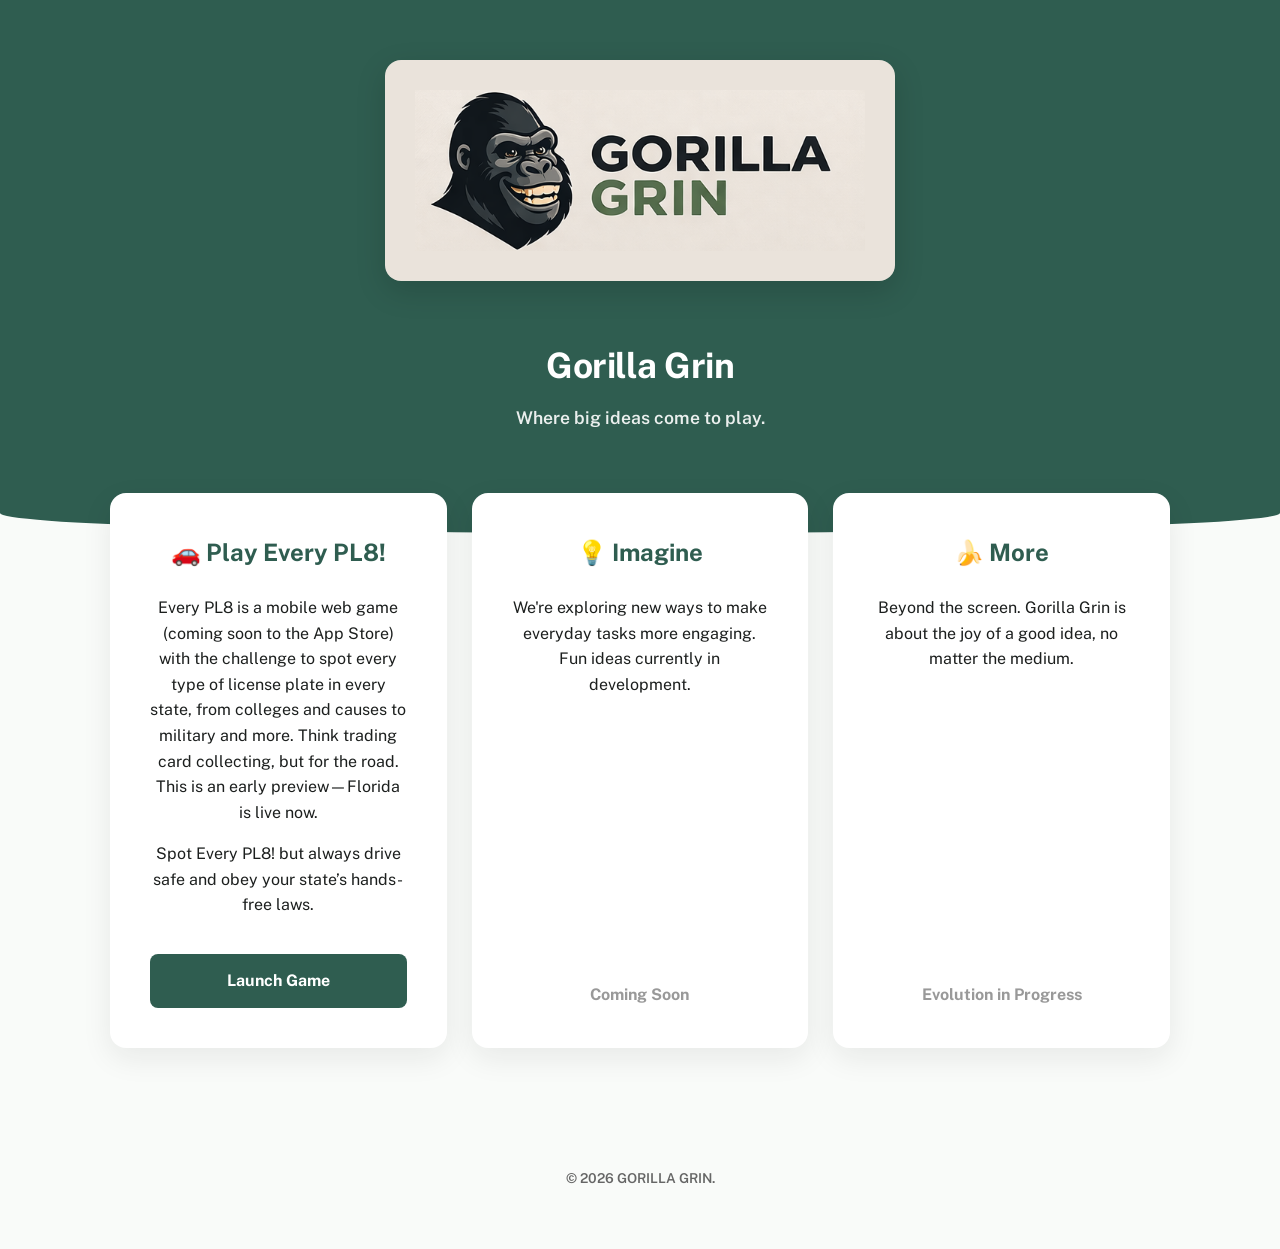
==== index.html @ 41fb6846 "Update index.html" ====
<!DOCTYPE html>
<html lang="en">
<head>
    <meta charset="UTF-8">
    <meta name="viewport" content="width=device-width, initial-scale=1.0">
    <title>Gorilla Grin | Fun Ideas & Games</title>
    <link href="https://fonts.googleapis.com/css2?family=Public+Sans:wght@600;700&display=swap" rel="stylesheet">
    <link rel="icon" type="image/png" href="favicon.png">
    
    <style>
        :root {
            --primary-dark: #1C1F1E;
            --brand-green: #2F5D50;
            --off-white: #F9FBF9;
        }

        * { box-sizing: border-box; }
        
        body {
            margin: 0;
            font-family: 'Public Sans', sans-serif;
            background-color: var(--off-white);
            color: var(--primary-dark);
            line-height: 1.6;
        }

        /* Hero Section */
        header {
            background-color: var(--brand-green);
            color: white;
            padding: 60px 20px 100px 20px;
            text-align: center;
            /* Creates a slight organic curve at the bottom */
            border-bottom-left-radius: 50% 20px;
            border-bottom-right-radius: 50% 20px;
        }

        .logo-container {
            max-width: 600px;
            margin: 0 auto 20px auto;
        }

        .logo-main {
            width: 100%;
            max-width: 400px; /* Scales your 600px image for better mobile viewing */
            height: auto;
            display: block;
            margin: 0 auto;
        }

        h1 { font-weight: 700; font-size: 2.2rem; margin: 10px 0; letter-spacing: -0.5px; }
        .tagline { font-weight: 600; opacity: 0.9; font-size: 1.1rem; max-width: 600px; margin: 0 auto; }

        /* Content Sections */
        .container {
            max-width: 1100px;
            margin: -40px auto 0 auto; /* Pulls cards up into the header area slightly */
            padding: 0 20px 60px 20px;
        }

        .grid {
            display: grid;
            grid-template-columns: repeat(auto-fit, minmax(300px, 1fr));
            gap: 25px;
        }

        .card {
            background: white;
            padding: 40px;
            border-radius: 16px;
            box-shadow: 0 10px 30px rgba(28, 31, 30, 0.08);
            transition: transform 0.25s ease;
            text-align: center;
            display: flex;
            flex-direction: column;
            justify-content: space-between;
        }

        .card:hover { transform: translateY(-8px); }

        .card h3 { font-size: 1.5rem; color: var(--brand-green); margin-top: 0; }

        .btn {
            display: inline-block;
            background-color: var(--brand-green);
            color: white;
            padding: 14px 32px;
            text-decoration: none;
            border-radius: 8px;
            font-weight: 700;
            margin-top: 20px;
            transition: opacity 0.2s;
        }

        .btn:hover { opacity: 0.9; }

        footer {
            text-align: center;
            padding: 60px 20px;
            font-size: 0.85rem;
            color: #666;
            font-weight: 600;
        }

        @media (max-width: 600px) {
            header { padding: 40px 20px 80px 20px; }
            h1 { font-size: 1.75rem; }
        }

        .logo-container {
            max-width: 600px;
            margin: 0 auto 30px auto;
            background: #eae3db;
            padding: 30px;
            border-radius: 16px; /* Matches the cards below */
            box-shadow: 0 10px 30px rgba(0, 0, 0, 0.15); /* Slightly deeper shadow for the "Hero" feel */
            display: inline-block; /* Wraps tightly around the logo width */
        }

        .logo-main {
            width: 100%;
            max-width: 450px; 
            height: auto;
            display: block;
            margin: 0 auto;
        }
    </style>
</head>
<body>

<header>
        <div class="logo-container">
            <img src="logo-full.png" alt="Gorilla Grin Logo" class="logo-main">
        </div>
        <h1 style="color: white; margin-top: 20px;">Gorilla Grin</h1>
        <p class="tagline">Where big ideas come to play.</p>
    </header>

    <div class="container">
        <div class="grid">
            <div class="card">
                <div>
                    <h3>🚗 Play Every PL8!</h3>
                    <p>Every PL8 is a mobile web game (coming soon to the App Store) with the challenge to spot every type of license plate in every state, from colleges and causes to military and more. Think trading card collecting, but for the road. This is an early preview—Florida is live now.</p><p>Spot Every PL8! but always drive safe and obey your state’s hands-free laws.</p>
                </div>
                <a href="/florida-plates-game/" class="btn">Launch Game</a>
            </div>

            <div class="card">
                <div>
                    <h3>💡 Imagine</h3>
                    <p>We're exploring new ways to make everyday tasks more engaging. Fun ideas currently in development.</p>
                </div>
                <span style="color: #999; font-weight: 700; margin-top: 20px;">Coming Soon</span>
            </div>

            <div class="card">
                <div>
                    <h3>🍌 More</h3>
                    <p>Beyond the screen. Gorilla Grin is about the joy of a good idea, no matter the medium.</p>
                </div>
                <span style="color: #999; font-weight: 700; margin-top: 20px;">Evolution in Progress</span>
            </div>
        </div>
    </div>

    <footer>
        &copy; 2026 GORILLA GRIN.
    </footer>

</body>
</html>
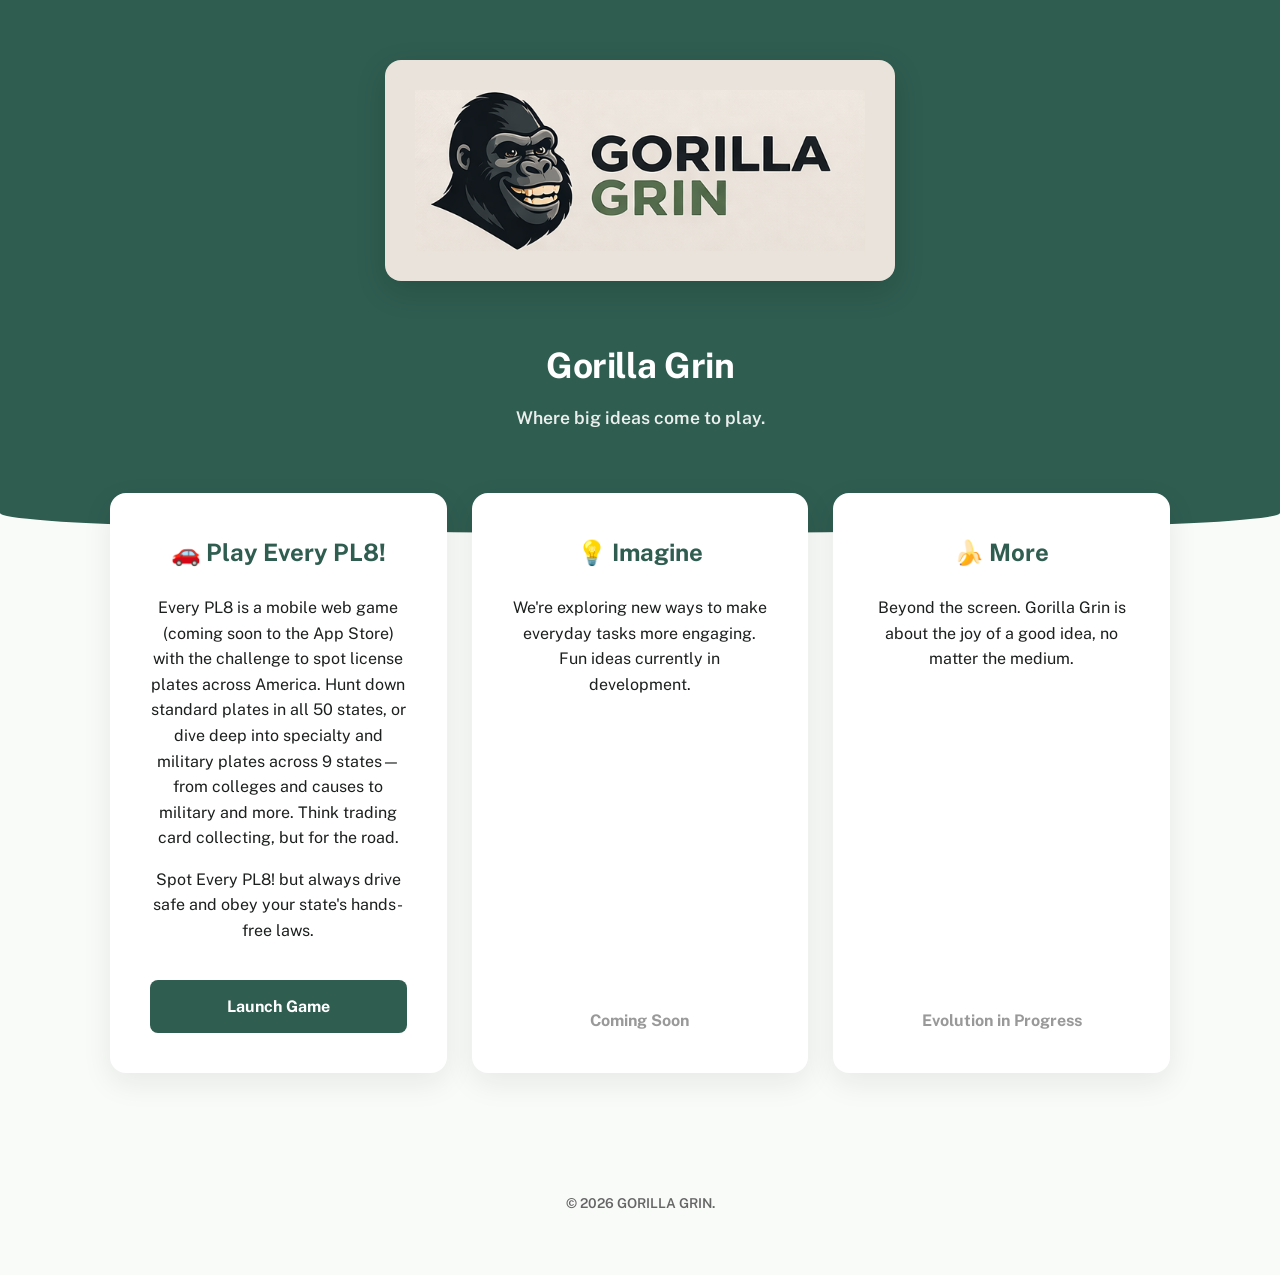
==== commit 4811b21d: "Update index.html Update homepage copy to reflect 50-state game and 9-state specialty/military plate" ====
--- a/index.html
+++ b/index.html
@@ -141,7 +141,7 @@
             <div class="card">
                 <div>
                     <h3>🚗 Play Every PL8!</h3>
-                    <p>Every PL8 is a mobile web game (coming soon to the App Store) with the challenge to spot every type of license plate in every state, from colleges and causes to military and more. Think trading card collecting, but for the road. This is an early preview—Florida is live now.</p><p>Spot Every PL8! but always drive safe and obey your state’s hands-free laws.</p>
+                    <p>Every PL8 is a mobile web game (coming soon to the App Store) with the challenge to spot license plates across America. Hunt down standard plates in all 50 states, or dive deep into specialty and military plates across 9 states—from colleges and causes to military and more. Think trading card collecting, but for the road.</p><p></p>Spot Every PL8! but always drive safe and obey your state's hands-free laws.</p>
                 </div>
                 <a href="/florida-plates-game/" class="btn">Launch Game</a>
             </div>
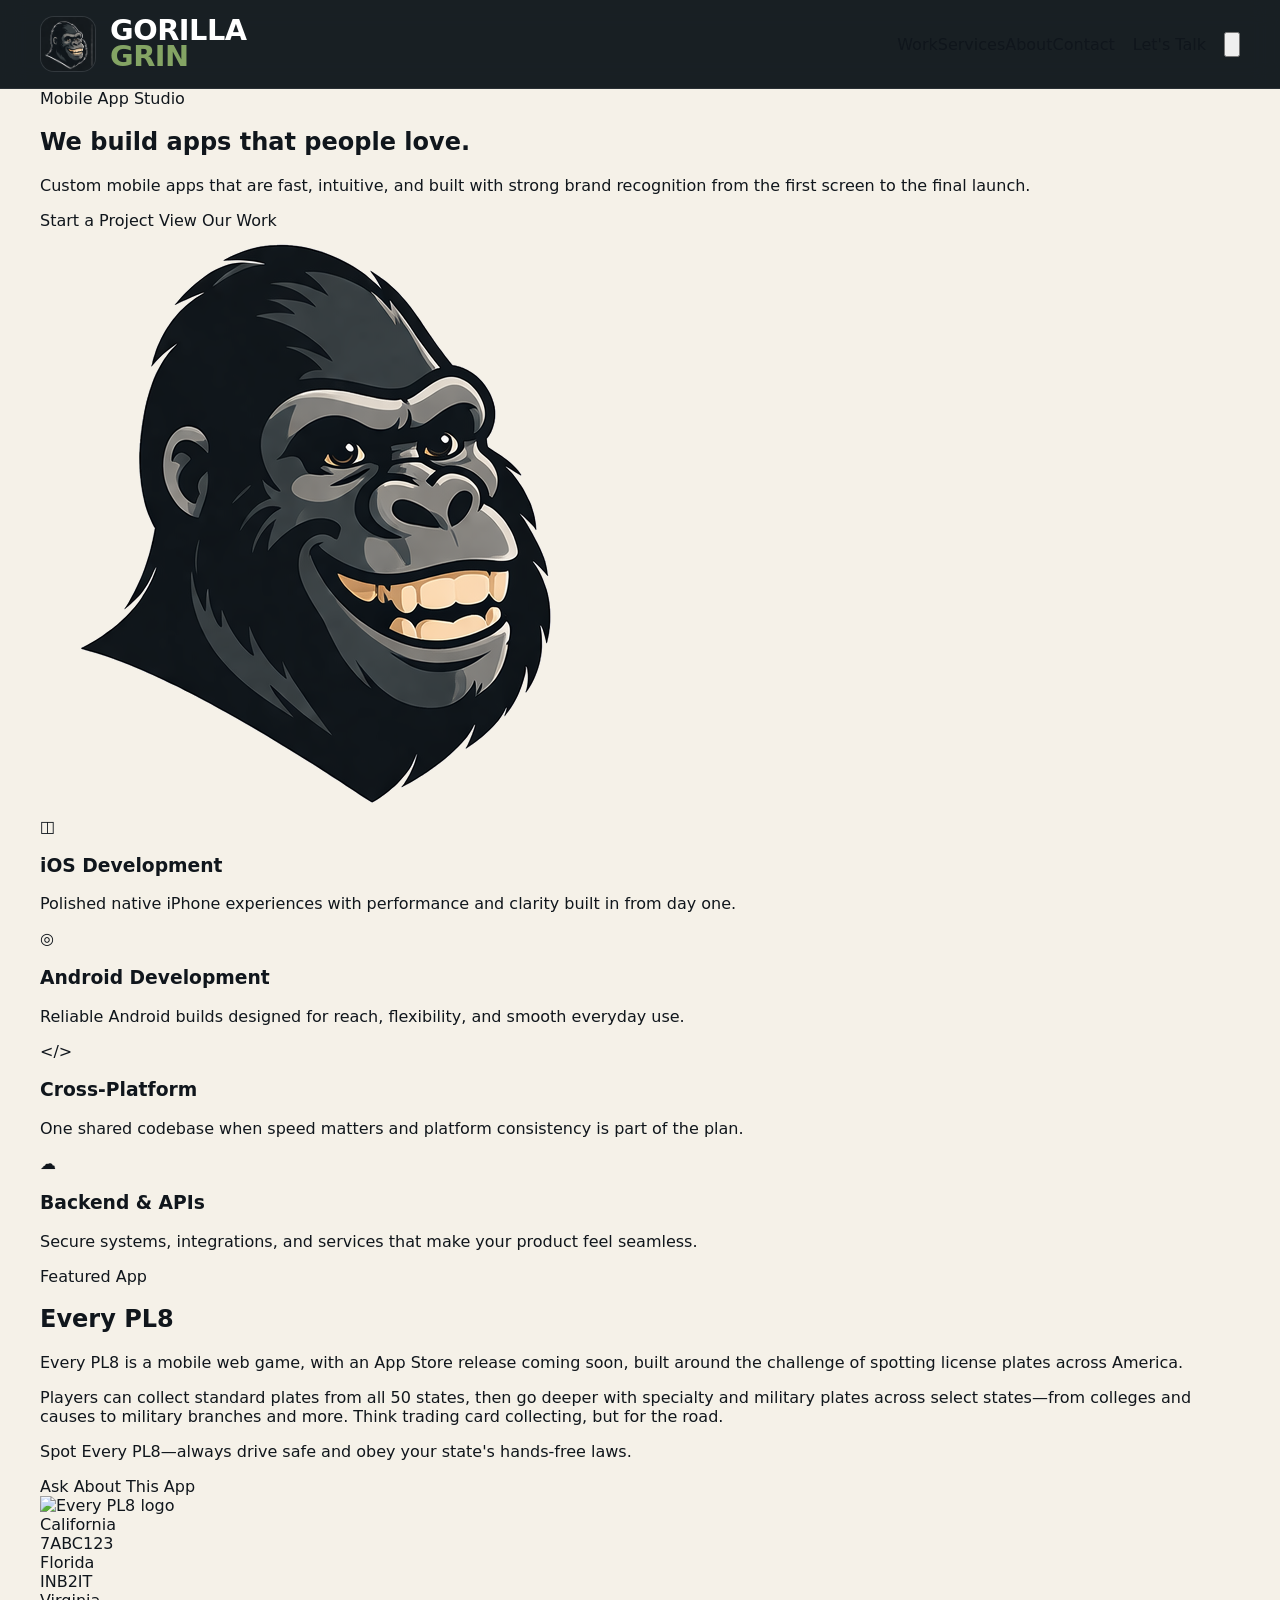
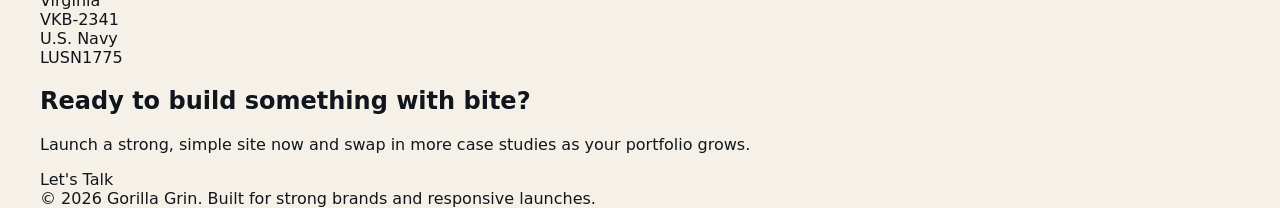
==== commit a261fd56: "Update index.html" ====
--- a/index.html
+++ b/index.html
@@ -1,172 +1,148 @@
 <!DOCTYPE html>
 <html lang="en">
 <head>
-    <meta charset="UTF-8">
-    <meta name="viewport" content="width=device-width, initial-scale=1.0">
-    <title>Gorilla Grin | Fun Ideas & Games</title>
-    <link href="https://fonts.googleapis.com/css2?family=Public+Sans:wght@600;700&display=swap" rel="stylesheet">
-    <link rel="icon" type="image/png" href="favicon.png">
-    
-    <style>
-        :root {
-            --primary-dark: #1C1F1E;
-            --brand-green: #2F5D50;
-            --off-white: #F9FBF9;
-        }
-
-        * { box-sizing: border-box; }
-        
-        body {
-            margin: 0;
-            font-family: 'Public Sans', sans-serif;
-            background-color: var(--off-white);
-            color: var(--primary-dark);
-            line-height: 1.6;
-        }
-
-        /* Hero Section */
-        header {
-            background-color: var(--brand-green);
-            color: white;
-            padding: 60px 20px 100px 20px;
-            text-align: center;
-            /* Creates a slight organic curve at the bottom */
-            border-bottom-left-radius: 50% 20px;
-            border-bottom-right-radius: 50% 20px;
-        }
-
-        .logo-container {
-            max-width: 600px;
-            margin: 0 auto 20px auto;
-        }
-
-        .logo-main {
-            width: 100%;
-            max-width: 400px; /* Scales your 600px image for better mobile viewing */
-            height: auto;
-            display: block;
-            margin: 0 auto;
-        }
-
-        h1 { font-weight: 700; font-size: 2.2rem; margin: 10px 0; letter-spacing: -0.5px; }
-        .tagline { font-weight: 600; opacity: 0.9; font-size: 1.1rem; max-width: 600px; margin: 0 auto; }
-
-        /* Content Sections */
-        .container {
-            max-width: 1100px;
-            margin: -40px auto 0 auto; /* Pulls cards up into the header area slightly */
-            padding: 0 20px 60px 20px;
-        }
-
-        .grid {
-            display: grid;
-            grid-template-columns: repeat(auto-fit, minmax(300px, 1fr));
-            gap: 25px;
-        }
-
-        .card {
-            background: white;
-            padding: 40px;
-            border-radius: 16px;
-            box-shadow: 0 10px 30px rgba(28, 31, 30, 0.08);
-            transition: transform 0.25s ease;
-            text-align: center;
-            display: flex;
-            flex-direction: column;
-            justify-content: space-between;
-        }
-
-        .card:hover { transform: translateY(-8px); }
-
-        .card h3 { font-size: 1.5rem; color: var(--brand-green); margin-top: 0; }
-
-        .btn {
-            display: inline-block;
-            background-color: var(--brand-green);
-            color: white;
-            padding: 14px 32px;
-            text-decoration: none;
-            border-radius: 8px;
-            font-weight: 700;
-            margin-top: 20px;
-            transition: opacity 0.2s;
-        }
-
-        .btn:hover { opacity: 0.9; }
-
-        footer {
-            text-align: center;
-            padding: 60px 20px;
-            font-size: 0.85rem;
-            color: #666;
-            font-weight: 600;
-        }
-
-        @media (max-width: 600px) {
-            header { padding: 40px 20px 80px 20px; }
-            h1 { font-size: 1.75rem; }
-        }
-
-        .logo-container {
-            max-width: 600px;
-            margin: 0 auto 30px auto;
-            background: #eae3db;
-            padding: 30px;
-            border-radius: 16px; /* Matches the cards below */
-            box-shadow: 0 10px 30px rgba(0, 0, 0, 0.15); /* Slightly deeper shadow for the "Hero" feel */
-            display: inline-block; /* Wraps tightly around the logo width */
-        }
-
-        .logo-main {
-            width: 100%;
-            max-width: 450px; 
-            height: auto;
-            display: block;
-            margin: 0 auto;
-        }
-    </style>
+  <meta charset="UTF-8" />
+  <meta name="viewport" content="width=device-width, initial-scale=1.0" />
+  <title>Gorilla Grin</title>
+    <link rel="stylesheet" href="styles.css" />
 </head>
 <body>
+  <header class="site-header">
+    <div class="container header-inner">
+      <a class="brand" href="#top" aria-label="Gorilla Grin home">
+        <div class="brand-mark">
+          <img src="gorilla-grin-horizontal-dark-with-wordmark.png" alt="Gorilla Grin logo" style="width:100%;height:100%;object-fit:cover;object-position:left;" />
+        </div>
+        <div class="brand-wordmark">Gorilla <span>Grin</span></div>
+      </a>
 
-<header>
-        <div class="logo-container">
-            <img src="logo-full.png" alt="Gorilla Grin Logo" class="logo-main">
+      <div class="nav-wrap">
+        <nav class="site-nav" id="siteNav">
+          <a href="#work">Work</a>
+          <a href="#services">Services</a>
+          <a href="#about">About</a>
+          <a href="#contact">Contact</a>
+        </nav>
+        <a class="btn btn-primary" href="#contact">Let's Talk</a>
+        <button class="menu-toggle" id="menuToggle" aria-label="Open menu" aria-expanded="false" aria-controls="siteNav">
+          <svg viewBox="0 0 24 24" fill="none" stroke="currentColor" stroke-width="2.25" stroke-linecap="round">
+            <path d="M3 6h18M3 12h18M3 18h18"></path>
+          </svg>
+        </button>
+      </div>
+    </div>
+  </header>
+
+  <main id="top">
+    <section class="hero">
+      <div class="container hero-panel">
+        <div class="hero-grid">
+          <div class="hero-copy">
+            <span class="eyebrow">Mobile App Studio</span>
+            <h1>We build apps that people <span class="accent">love.</span></h1>
+            <p>Custom mobile apps that are fast, intuitive, and built with strong brand recognition from the first screen to the final launch.</p>
+            <div class="hero-actions">
+              <a class="btn btn-primary" href="#contact">Start a Project</a>
+              <a class="btn btn-secondary" href="#work">View Our Work</a>
+            </div>
+          </div>
+
+          <div class="hero-visual" aria-hidden="true">
+            <img src="gorilla-grin-hero-large.png" alt="" />
+          </div>
         </div>
-        <h1 style="color: white; margin-top: 20px;">Gorilla Grin</h1>
-        <p class="tagline">Where big ideas come to play.</p>
-    </header>
+      </div>
+    </section>
 
-    <div class="container">
-        <div class="grid">
-            <div class="card">
-                <div>
-                    <h3>🚗 Play Every PL8!</h3>
-                    <p>Every PL8 is a mobile web game (coming soon to the App Store) with the challenge to spot license plates across America. Hunt down standard plates in all 50 states, or dive deep into specialty and military plates across 9 states—from colleges and causes to military and more. Think trading card collecting, but for the road.</p><p></p>Spot Every PL8! but always drive safe and obey your state's hands-free laws.</p>
-                </div>
-                <a href="/florida-plates-game/" class="btn">Launch Game</a>
+    <section class="services" id="services">
+      <div class="container">
+        <div class="services-grid">
+          <article class="service">
+            <div class="service-icon">◫</div>
+            <h3>iOS Development</h3>
+            <p>Polished native iPhone experiences with performance and clarity built in from day one.</p>
+          </article>
+          <article class="service">
+            <div class="service-icon">◎</div>
+            <h3>Android Development</h3>
+            <p>Reliable Android builds designed for reach, flexibility, and smooth everyday use.</p>
+          </article>
+          <article class="service">
+            <div class="service-icon">&lt;/&gt;</div>
+            <h3>Cross-Platform</h3>
+            <p>One shared codebase when speed matters and platform consistency is part of the plan.</p>
+          </article>
+          <article class="service">
+            <div class="service-icon">☁</div>
+            <h3>Backend & APIs</h3>
+            <p>Secure systems, integrations, and services that make your product feel seamless.</p>
+          </article>
+        </div>
+      </div>
+    </section>
+
+    <section class="feature" id="work">
+      <div class="container">
+        <article class="feature-card">
+          <div class="feature-copy">
+            <span class="eyebrow">Featured App</span>
+            <h2>Every PL8</h2>
+            <p>Every PL8 is a mobile web game, with an App Store release coming soon, built around the challenge of spotting license plates across America.</p>
+            <p>Players can collect standard plates from all 50 states, then go deeper with specialty and military plates across select states—from colleges and causes to military branches and more. Think trading card collecting, but for the road.</p>
+            <p class="safety">Spot Every PL8—always drive safe and obey your state's hands-free laws.</p>
+            <a class="btn btn-primary" href="#contact">Ask About This App</a>
+          </div>
+
+          <div class="feature-media" aria-label="Every PL8 preview">
+            <img class="feature-logo" src="every-pl8-logo.png" alt="Every PL8 logo" />
+            <div class="plate-grid">
+              <div class="plate">
+                <div class="state">California</div>
+                <div class="tag">7ABC123</div>
+              </div>
+              <div class="plate">
+                <div class="state">Florida</div>
+                <div class="tag">INB2IT</div>
+              </div>
+              <div class="plate">
+                <div class="state">Virginia</div>
+                <div class="tag">VKB-2341</div>
+              </div>
+              <div class="plate alt">
+                <div class="state">U.S. Navy</div>
+                <div class="tag">LUSN1775</div>
+              </div>
             </div>
+          </div>
+        </article>
+      </div>
+    </section>
 
-            <div class="card">
-                <div>
-                    <h3>💡 Imagine</h3>
-                    <p>We're exploring new ways to make everyday tasks more engaging. Fun ideas currently in development.</p>
-                </div>
-                <span style="color: #999; font-weight: 700; margin-top: 20px;">Coming Soon</span>
-            </div>
+    <section class="cta-band" id="contact">
+      <div class="container">
+        <div class="cta-inner">
+          <div>
+            <h2>Ready to build something with bite?</h2>
+            <p>Launch a strong, simple site now and swap in more case studies as your portfolio grows.</p>
+          </div>
+          <a class="btn btn-primary" href="mailto:hello@gorillagrin.com">Let's Talk</a>
+        </div>
+      </div>
+    </section>
+  </main>
 
-            <div class="card">
-                <div>
-                    <h3>🍌 More</h3>
-                    <p>Beyond the screen. Gorilla Grin is about the joy of a good idea, no matter the medium.</p>
-                </div>
-                <span style="color: #999; font-weight: 700; margin-top: 20px;">Evolution in Progress</span>
-            </div>
-        </div>
-    </div>
+  <footer class="site-footer">
+    <div class="container">© 2026 Gorilla Grin. Built for strong brands and responsive launches.</div>
+  </footer>
 
-    <footer>
-        &copy; 2026 GORILLA GRIN.
-    </footer>
+  <script>
+    const toggle = document.getElementById('menuToggle');
+    const nav = document.getElementById('siteNav');
 
+    toggle.addEventListener('click', () => {
+      const isOpen = nav.classList.toggle('open');
+      toggle.setAttribute('aria-expanded', String(isOpen));
+    });
+  </script>
 </body>
 </html>
--- a/styles.css
+++ b/styles.css
@@ -0,0 +1,90 @@
+  :root {
+      --bg: #f5f1e8;
+      --surface: #fffdf8;
+      --ink: #10161c;
+      --muted: #5c655f;
+      --line: #dcd5c8;
+      --brand: #5f7f45;
+      --brand-dark: #486334;
+      --header: #0f161c;
+      --white: #ffffff;
+      --max: 1200px;
+      --radius: 20px;
+      --shadow: 0 12px 32px rgba(16, 22, 28, 0.08);
+    }
+
+    * { box-sizing: border-box; }
+    html { scroll-behavior: smooth; }
+    body {
+      margin: 0;
+      font-family: Inter, ui-sans-serif, system-ui, -apple-system, BlinkMacSystemFont, "Segoe UI", sans-serif;
+      background: var(--bg);
+      color: var(--ink);
+    }
+
+    img { max-width: 100%; display: block; }
+    a { color: inherit; text-decoration: none; }
+    button { font: inherit; }
+
+    .container {
+      width: min(calc(100% - 32px), var(--max));
+      margin: 0 auto;
+    }
+
+    .site-header {
+      position: sticky;
+      top: 0;
+      z-index: 30;
+      background: rgba(15, 22, 28, 0.96);
+      border-bottom: 1px solid rgba(255,255,255,0.08);
+      backdrop-filter: blur(12px);
+    }
+
+    .header-inner {
+      display: flex;
+      align-items: center;
+      justify-content: space-between;
+      gap: 24px;
+      min-height: 88px;
+    }
+
+    .brand {
+      display: inline-flex;
+      align-items: center;
+      gap: 14px;
+      font-weight: 900;
+      letter-spacing: -0.03em;
+    }
+
+    .brand-mark {
+      width: 56px;
+      height: 56px;
+      border-radius: 14px;
+      overflow: hidden;
+      border: 1px solid rgba(255,255,255,0.08);
+      background: rgba(255,255,255,0.04);
+      flex: 0 0 auto;
+    }
+
+    .brand-wordmark {
+      line-height: 0.9;
+      font-size: 1.8rem;
+      color: var(--white);
+      text-transform: uppercase;
+    }
+
+    .brand-wordmark span {
+      color: #84a464;
+      display: block;
+    }
+
+    .nav-wrap {
+      display: flex;
+      align-items: center;
+      gap: 18px;
+    }
+
+    .site-nav {
+      display: flex;
+      align-items: center;
+    }
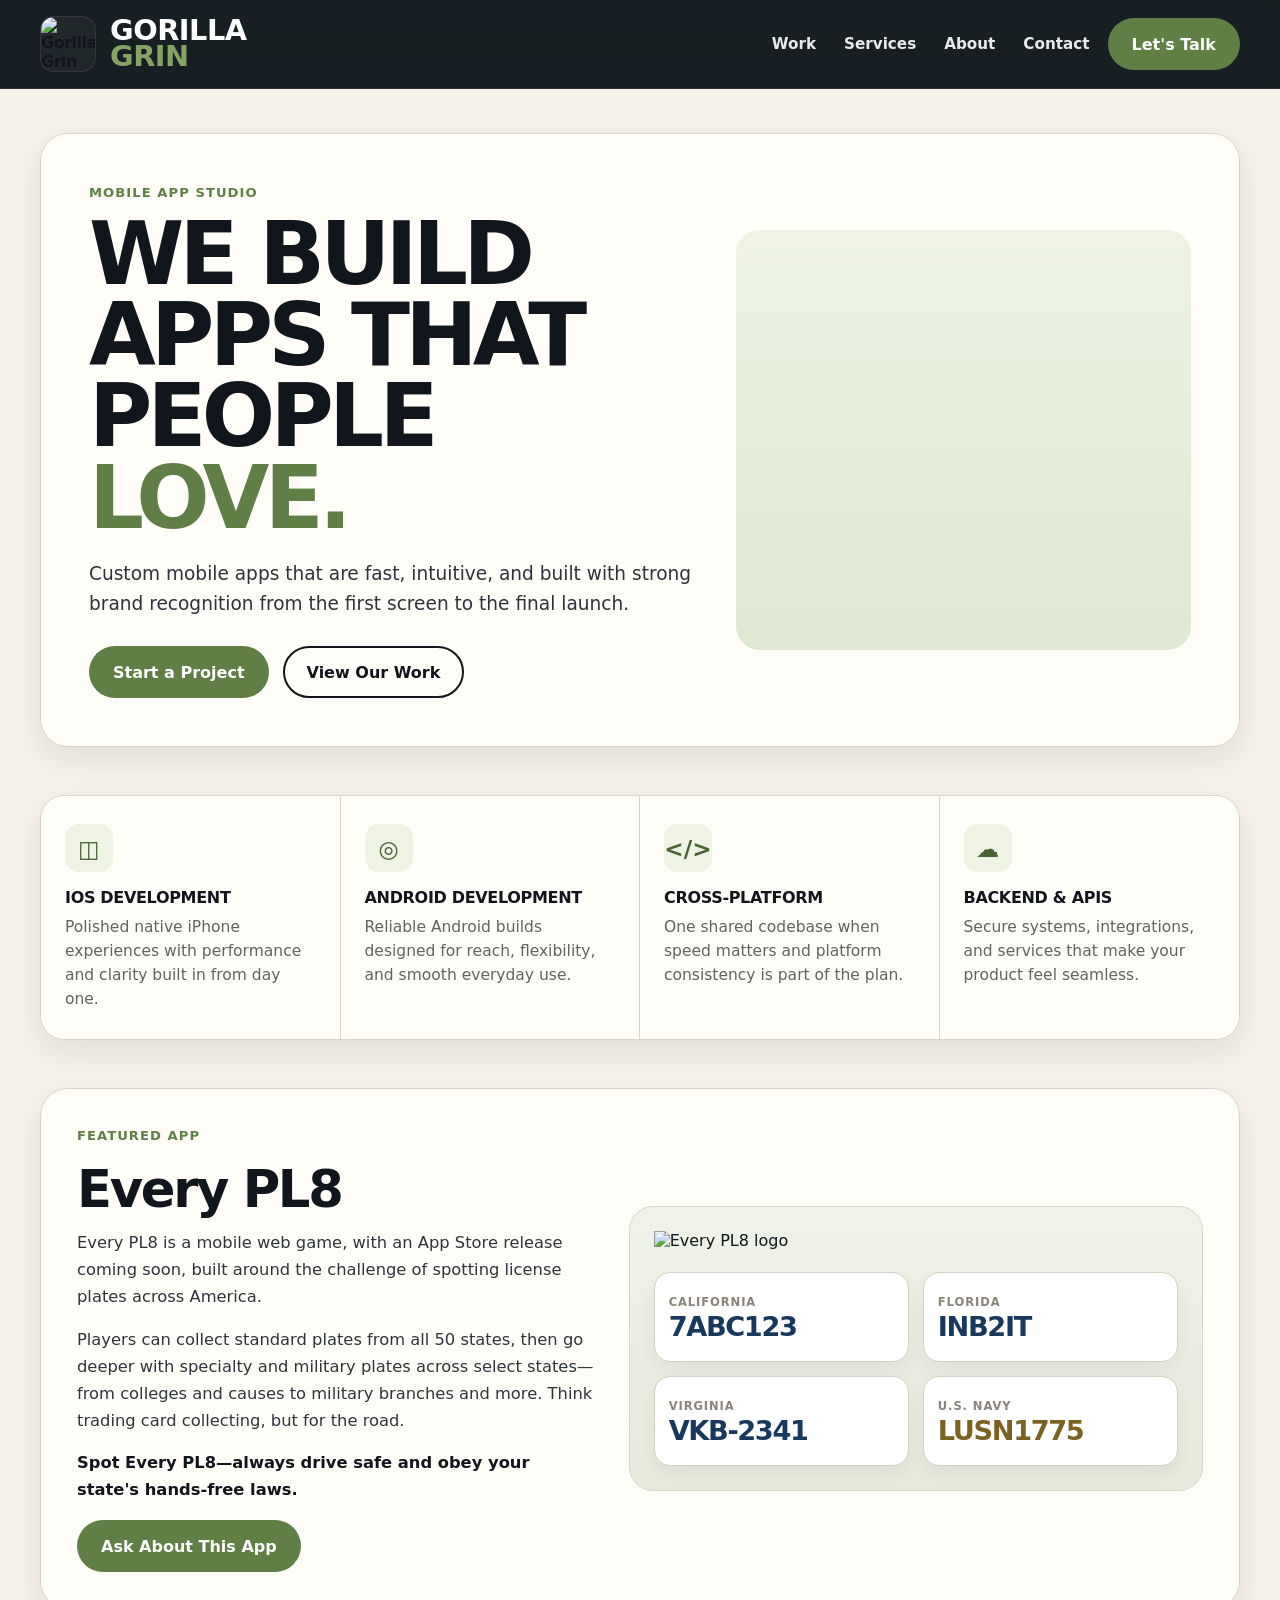
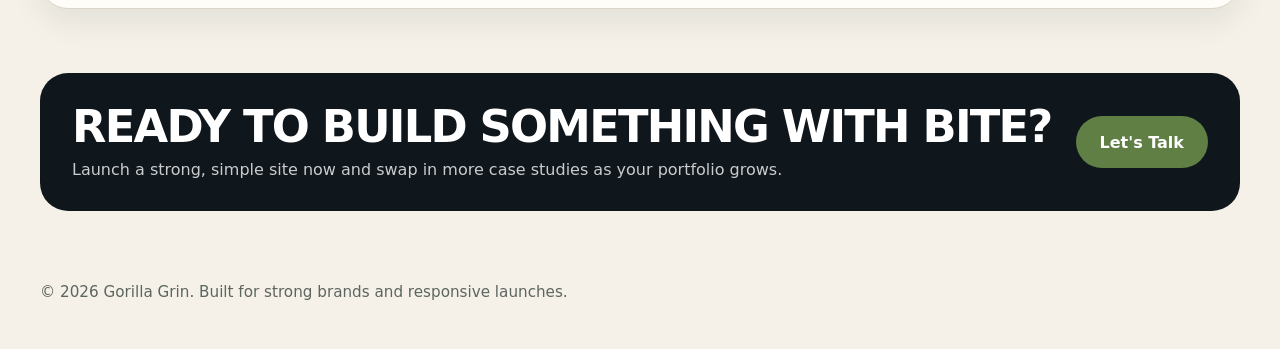
==== commit edb569d6: "Update index.html" ====
--- a/index.html
+++ b/index.html
@@ -4,14 +4,459 @@
   <meta charset="UTF-8" />
   <meta name="viewport" content="width=device-width, initial-scale=1.0" />
   <title>Gorilla Grin</title>
-    <link rel="stylesheet" href="styles.css" />
+  <style>
+    :root {
+      --bg: #f5f1e8;
+      --surface: #fffdf8;
+      --ink: #10161c;
+      --muted: #5c655f;
+      --line: #dcd5c8;
+      --brand: #5f7f45;
+      --brand-dark: #486334;
+      --header: #0f161c;
+      --white: #ffffff;
+      --max: 1200px;
+      --radius: 20px;
+      --shadow: 0 12px 32px rgba(16, 22, 28, 0.08);
+    }
+
+    * { box-sizing: border-box; }
+    html { scroll-behavior: smooth; }
+    body {
+      margin: 0;
+      font-family: Inter, ui-sans-serif, system-ui, -apple-system, BlinkMacSystemFont, "Segoe UI", sans-serif;
+      background: var(--bg);
+      color: var(--ink);
+    }
+
+    img { max-width: 100%; display: block; }
+    a { color: inherit; text-decoration: none; }
+    button { font: inherit; }
+
+    .container {
+      width: min(calc(100% - 32px), var(--max));
+      margin: 0 auto;
+    }
+
+    .site-header {
+      position: sticky;
+      top: 0;
+      z-index: 30;
+      background: rgba(15, 22, 28, 0.96);
+      border-bottom: 1px solid rgba(255,255,255,0.08);
+      backdrop-filter: blur(12px);
+    }
+
+    .header-inner {
+      display: flex;
+      align-items: center;
+      justify-content: space-between;
+      gap: 24px;
+      min-height: 88px;
+    }
+
+    .brand {
+      display: inline-flex;
+      align-items: center;
+      gap: 14px;
+      font-weight: 900;
+      letter-spacing: -0.03em;
+    }
+
+    .brand-mark {
+      width: 56px;
+      height: 56px;
+      border-radius: 14px;
+      overflow: hidden;
+      border: 1px solid rgba(255,255,255,0.08);
+      background: rgba(255,255,255,0.04);
+      flex: 0 0 auto;
+    }
+
+    .brand-wordmark {
+      line-height: 0.9;
+      font-size: 1.8rem;
+      color: var(--white);
+      text-transform: uppercase;
+    }
+
+    .brand-wordmark span {
+      color: #84a464;
+      display: block;
+    }
+
+    .nav-wrap {
+      display: flex;
+      align-items: center;
+      gap: 18px;
+    }
+
+    .site-nav {
+      display: flex;
+      align-items: center;
+      gap: 28px;
+      color: rgba(255,255,255,0.9);
+      font-weight: 700;
+      font-size: 0.95rem;
+    }
+
+    .site-nav a:hover { color: #a9c78a; }
+
+    .menu-toggle {
+      display: none;
+      background: transparent;
+      border: 0;
+      color: var(--white);
+      padding: 8px;
+      cursor: pointer;
+    }
+
+    .menu-toggle svg { width: 30px; height: 30px; }
+
+    .btn {
+      display: inline-flex;
+      align-items: center;
+      justify-content: center;
+      min-height: 52px;
+      padding: 0 22px;
+      border-radius: 999px;
+      font-weight: 800;
+      border: 2px solid transparent;
+      transition: 180ms ease;
+      white-space: nowrap;
+    }
+
+    .btn-primary {
+      background: var(--brand);
+      color: var(--white);
+    }
+
+    .btn-primary:hover {
+      background: var(--brand-dark);
+      transform: translateY(-1px);
+    }
+
+    .btn-secondary {
+      border-color: var(--ink);
+      color: var(--ink);
+      background: transparent;
+    }
+
+    .btn-secondary:hover {
+      background: #ebe5d9;
+    }
+
+    .hero {
+      padding: 44px 0 24px;
+    }
+
+    .hero-panel {
+      background: var(--surface);
+      border: 1px solid var(--line);
+      border-radius: 28px;
+      overflow: hidden;
+      box-shadow: var(--shadow);
+    }
+
+    .hero-grid {
+      display: grid;
+      grid-template-columns: 1.15fr 0.85fr;
+      align-items: center;
+      gap: 32px;
+      padding: 48px;
+    }
+
+    .eyebrow {
+      display: inline-block;
+      margin-bottom: 14px;
+      color: var(--brand);
+      font-weight: 900;
+      text-transform: uppercase;
+      letter-spacing: 0.08em;
+      font-size: 0.82rem;
+    }
+
+    h1 {
+      margin: 0;
+      font-size: clamp(2.8rem, 7vw, 5.4rem);
+      line-height: 0.94;
+      letter-spacing: -0.055em;
+      text-transform: uppercase;
+    }
+
+    h1 .accent { color: var(--brand); }
+
+    .hero-copy p {
+      margin: 20px 0 0;
+      max-width: 620px;
+      font-size: 1.16rem;
+      line-height: 1.6;
+      color: #2c343b;
+    }
+
+    .hero-actions {
+      display: flex;
+      flex-wrap: wrap;
+      gap: 14px;
+      margin-top: 28px;
+    }
+
+    .hero-visual {
+      background: linear-gradient(180deg, #eef3e4 0%, #dfe8d1 100%);
+      border-radius: 24px;
+      min-height: 420px;
+      padding: 28px;
+      display: flex;
+      align-items: center;
+      justify-content: center;
+    }
+
+    .hero-visual img {
+      width: 100%;
+      max-width: 470px;
+      object-fit: contain;
+    }
+
+    .services {
+      padding: 24px 0;
+    }
+
+    .services-grid {
+      display: grid;
+      grid-template-columns: repeat(4, 1fr);
+      background: var(--surface);
+      border: 1px solid var(--line);
+      border-radius: 24px;
+      overflow: hidden;
+      box-shadow: var(--shadow);
+    }
+
+    .service {
+      padding: 28px 24px;
+      border-right: 1px solid var(--line);
+    }
+
+    .service:last-child { border-right: 0; }
+
+    .service-icon {
+      width: 48px;
+      height: 48px;
+      border-radius: 14px;
+      background: #eef3e4;
+      color: var(--brand-dark);
+      display: inline-flex;
+      align-items: center;
+      justify-content: center;
+      font-size: 1.45rem;
+      font-weight: 900;
+      margin-bottom: 16px;
+    }
+
+    .service h3 {
+      margin: 0 0 8px;
+      font-size: 1rem;
+      text-transform: uppercase;
+      letter-spacing: -0.02em;
+    }
+
+    .service p {
+      margin: 0;
+      color: var(--muted);
+      line-height: 1.55;
+      font-size: 0.97rem;
+    }
+
+    .feature {
+      padding: 24px 0 64px;
+    }
+
+    .feature-card {
+      display: grid;
+      grid-template-columns: 0.95fr 1.05fr;
+      gap: 32px;
+      align-items: center;
+      background: var(--surface);
+      border: 1px solid var(--line);
+      border-radius: 28px;
+      padding: 36px;
+      box-shadow: var(--shadow);
+    }
+
+    .feature-copy h2 {
+      margin: 8px 0 16px;
+      font-size: clamp(2rem, 4vw, 3.25rem);
+      line-height: 0.95;
+      letter-spacing: -0.045em;
+    }
+
+    .feature-copy p {
+      margin: 0 0 16px;
+      color: #2d353c;
+      line-height: 1.65;
+      font-size: 1.02rem;
+    }
+
+    .feature-copy .safety {
+      color: var(--ink);
+      font-weight: 800;
+    }
+
+    .feature-media {
+      background: linear-gradient(180deg, #eff2e8 0%, #e6ebdd 100%);
+      border: 1px solid var(--line);
+      border-radius: 24px;
+      padding: 24px;
+    }
+
+    .feature-logo {
+      max-width: 240px;
+      margin-bottom: 22px;
+    }
+
+    .plate-grid {
+      display: grid;
+      grid-template-columns: repeat(2, minmax(0, 1fr));
+      gap: 14px;
+    }
+
+    .plate {
+      background: #fff;
+      border: 1px solid #d7d0c4;
+      border-radius: 16px;
+      padding: 14px;
+      box-shadow: 0 8px 18px rgba(16, 22, 28, 0.06);
+      min-height: 90px;
+      display: flex;
+      flex-direction: column;
+      justify-content: center;
+    }
+
+    .plate .state {
+      font-size: 0.72rem;
+      color: #8a8479;
+      text-transform: uppercase;
+      letter-spacing: 0.08em;
+      font-weight: 800;
+      margin-bottom: 4px;
+    }
+
+    .plate .tag {
+      font-size: 1.7rem;
+      line-height: 1;
+      letter-spacing: -0.05em;
+      font-weight: 900;
+      color: #18385e;
+    }
+
+    .plate.alt .tag { color: #7b6122; }
+
+    .cta-band {
+      padding: 0 0 72px;
+    }
+
+    .cta-inner {
+      background: var(--header);
+      color: var(--white);
+      border-radius: 28px;
+      padding: 32px;
+      display: flex;
+      align-items: center;
+      justify-content: space-between;
+      gap: 18px;
+    }
+
+    .cta-inner h2 {
+      margin: 0;
+      font-size: clamp(1.8rem, 4vw, 2.8rem);
+      line-height: 1;
+      letter-spacing: -0.04em;
+      text-transform: uppercase;
+    }
+
+    .cta-inner p {
+      margin: 10px 0 0;
+      color: rgba(255,255,255,0.78);
+    }
+
+    .site-footer {
+      padding: 0 0 48px;
+      color: var(--muted);
+      font-size: 0.95rem;
+    }
+
+    @media (max-width: 1024px) {
+      .hero-grid,
+      .feature-card {
+        grid-template-columns: 1fr;
+      }
+
+      .hero-visual { min-height: 320px; }
+      .services-grid { grid-template-columns: repeat(2, 1fr); }
+      .service:nth-child(2) { border-right: 0; }
+      .service:nth-child(-n+2) { border-bottom: 1px solid var(--line); }
+    }
+
+    @media (max-width: 760px) {
+      .header-inner { min-height: 76px; }
+      .brand-mark { width: 48px; height: 48px; }
+      .brand-wordmark { font-size: 1.45rem; }
+      .menu-toggle { display: inline-flex; }
+      .site-nav,
+      .nav-wrap .btn-primary {
+        display: none;
+      }
+
+      .site-nav.open {
+        position: absolute;
+        left: 16px;
+        right: 16px;
+        top: 88px;
+        display: flex;
+        flex-direction: column;
+        align-items: stretch;
+        gap: 0;
+        background: var(--header);
+        border: 1px solid rgba(255,255,255,0.08);
+        border-radius: 18px;
+        overflow: hidden;
+      }
+
+      .site-nav.open a {
+        padding: 16px 18px;
+        border-bottom: 1px solid rgba(255,255,255,0.08);
+      }
+
+      .site-nav.open a:last-child { border-bottom: 0; }
+
+      .hero { padding-top: 20px; }
+      .hero-grid { padding: 26px; gap: 22px; }
+      .hero-copy p { font-size: 1rem; }
+      .hero-actions { flex-direction: column; }
+      .hero-actions .btn { width: 100%; }
+      .hero-visual { min-height: auto; padding: 18px; }
+      .services-grid { grid-template-columns: 1fr; }
+      .service,
+      .service:nth-child(2) {
+        border-right: 0;
+        border-bottom: 1px solid var(--line);
+      }
+      .service:last-child { border-bottom: 0; }
+      .feature-card { padding: 24px; }
+      .plate-grid { grid-template-columns: 1fr; }
+      .cta-inner {
+        flex-direction: column;
+        align-items: flex-start;
+      }
+      .cta-inner .btn { width: 100%; }
+    }
+  </style>
 </head>
 <body>
   <header class="site-header">
     <div class="container header-inner">
       <a class="brand" href="#top" aria-label="Gorilla Grin home">
         <div class="brand-mark">
-          <img src="gorilla-grin-horizontal-dark-with-wordmark.png" alt="Gorilla Grin logo" style="width:100%;height:100%;object-fit:cover;object-position:left;" />
+          <img src="/mnt/data/gorilla-grin-horizontal-dark-with-wordmark.png" alt="Gorilla Grin logo" style="width:100%;height:100%;object-fit:cover;object-position:left;" />
         </div>
         <div class="brand-wordmark">Gorilla <span>Grin</span></div>
       </a>
@@ -48,7 +493,7 @@
           </div>
 
           <div class="hero-visual" aria-hidden="true">
-            <img src="gorilla-grin-hero-large.png" alt="" />
+            <img src="/mnt/data/gorilla-grin-hero-large.png" alt="" />
           </div>
         </div>
       </div>
@@ -94,7 +539,7 @@
           </div>
 
           <div class="feature-media" aria-label="Every PL8 preview">
-            <img class="feature-logo" src="every-pl8-logo.png" alt="Every PL8 logo" />
+            <img class="feature-logo" src="/mnt/data/every-pl8-logo.png" alt="Every PL8 logo" />
             <div class="plate-grid">
               <div class="plate">
                 <div class="state">California</div>
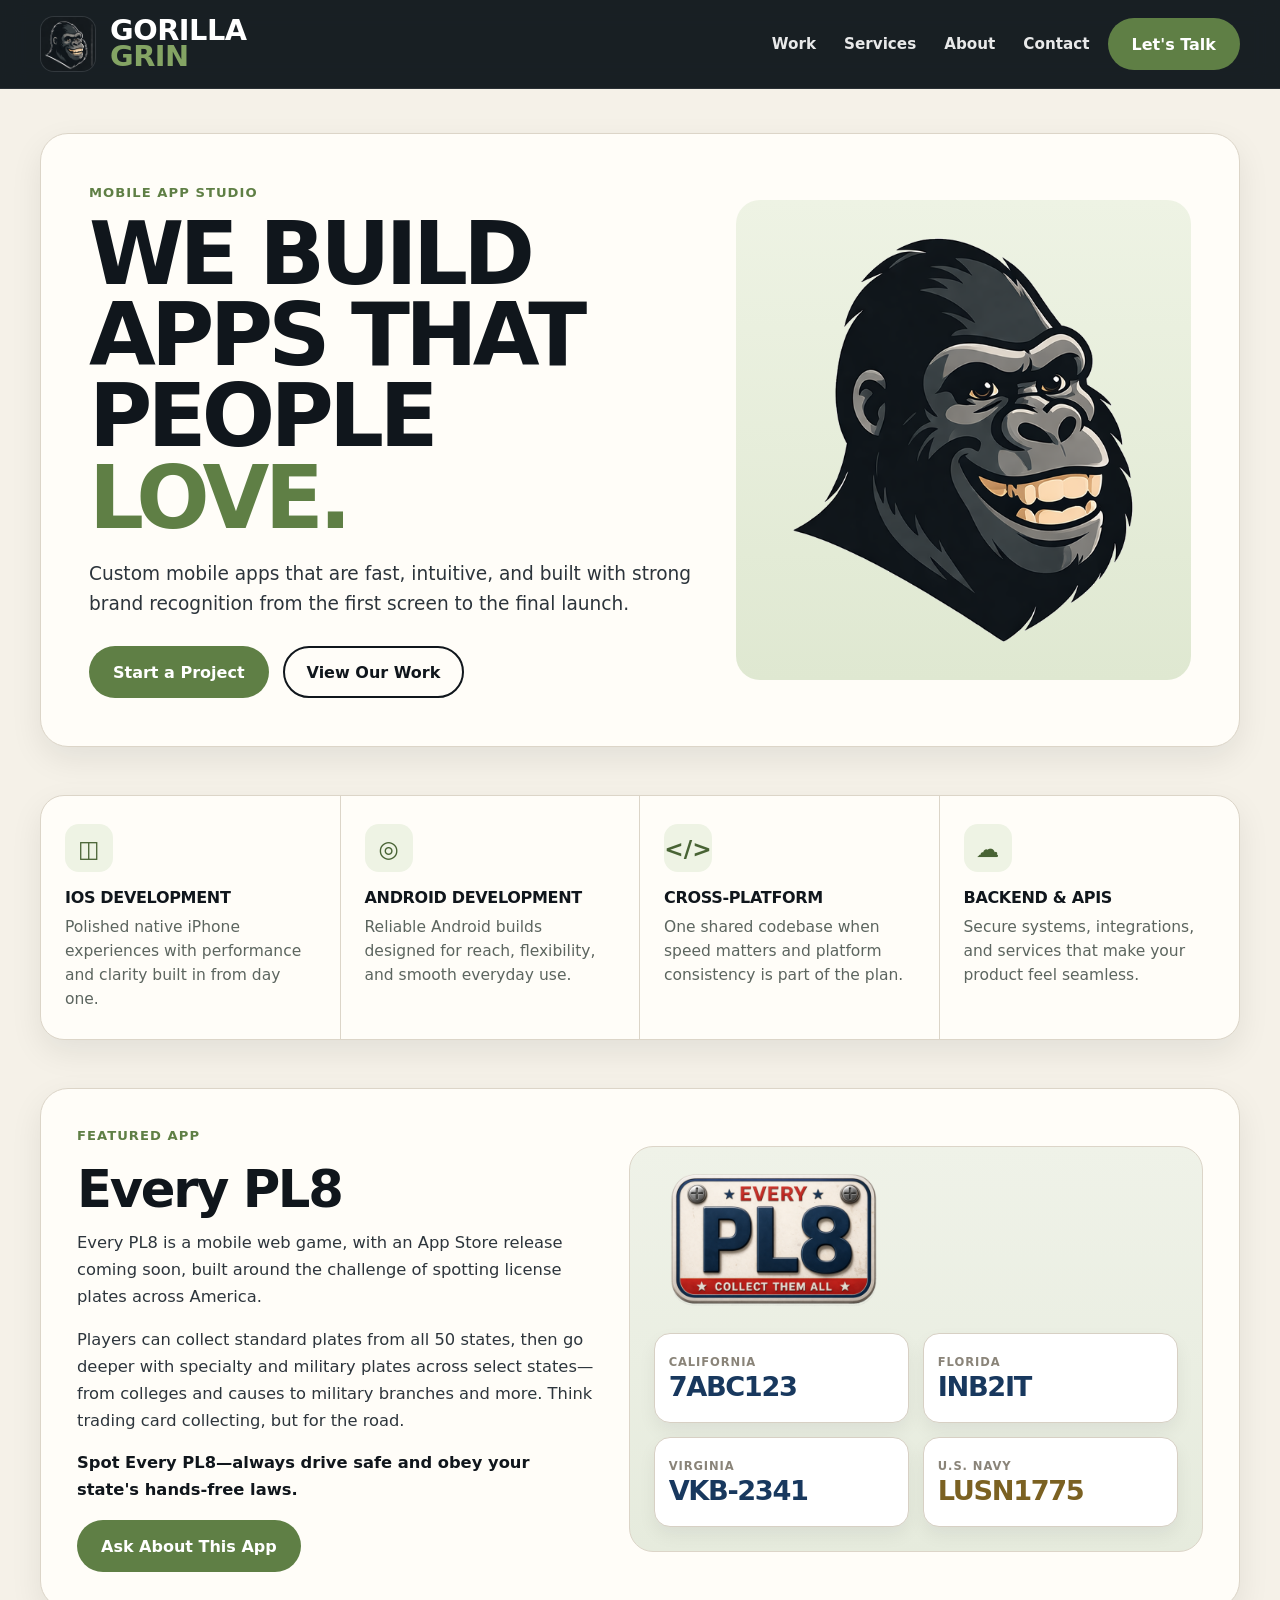
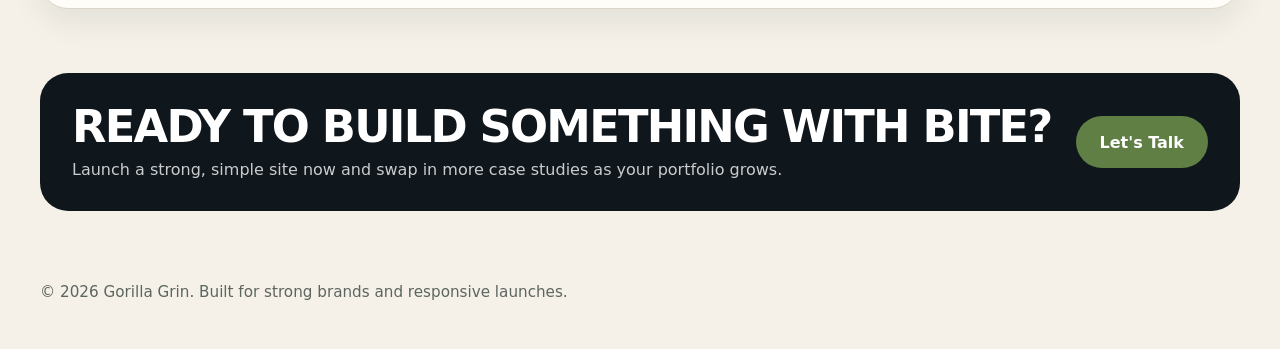
==== commit b34a466c: "Update index.html" ====
--- a/index.html
+++ b/index.html
@@ -456,7 +456,7 @@
     <div class="container header-inner">
       <a class="brand" href="#top" aria-label="Gorilla Grin home">
         <div class="brand-mark">
-          <img src="/mnt/data/gorilla-grin-horizontal-dark-with-wordmark.png" alt="Gorilla Grin logo" style="width:100%;height:100%;object-fit:cover;object-position:left;" />
+          <img src="gorilla-grin-horizontal-dark-with-wordmark.png" alt="Gorilla Grin logo" style="width:100%;height:100%;object-fit:cover;object-position:left;" />
         </div>
         <div class="brand-wordmark">Gorilla <span>Grin</span></div>
       </a>
@@ -493,7 +493,7 @@
           </div>
 
           <div class="hero-visual" aria-hidden="true">
-            <img src="/mnt/data/gorilla-grin-hero-large.png" alt="" />
+            <img src="gorilla-grin-hero-large.png" alt="" />
           </div>
         </div>
       </div>
@@ -539,7 +539,7 @@
           </div>
 
           <div class="feature-media" aria-label="Every PL8 preview">
-            <img class="feature-logo" src="/mnt/data/every-pl8-logo.png" alt="Every PL8 logo" />
+            <img class="feature-logo" src="every-pl8-logo.png" alt="Every PL8 logo" />
             <div class="plate-grid">
               <div class="plate">
                 <div class="state">California</div>
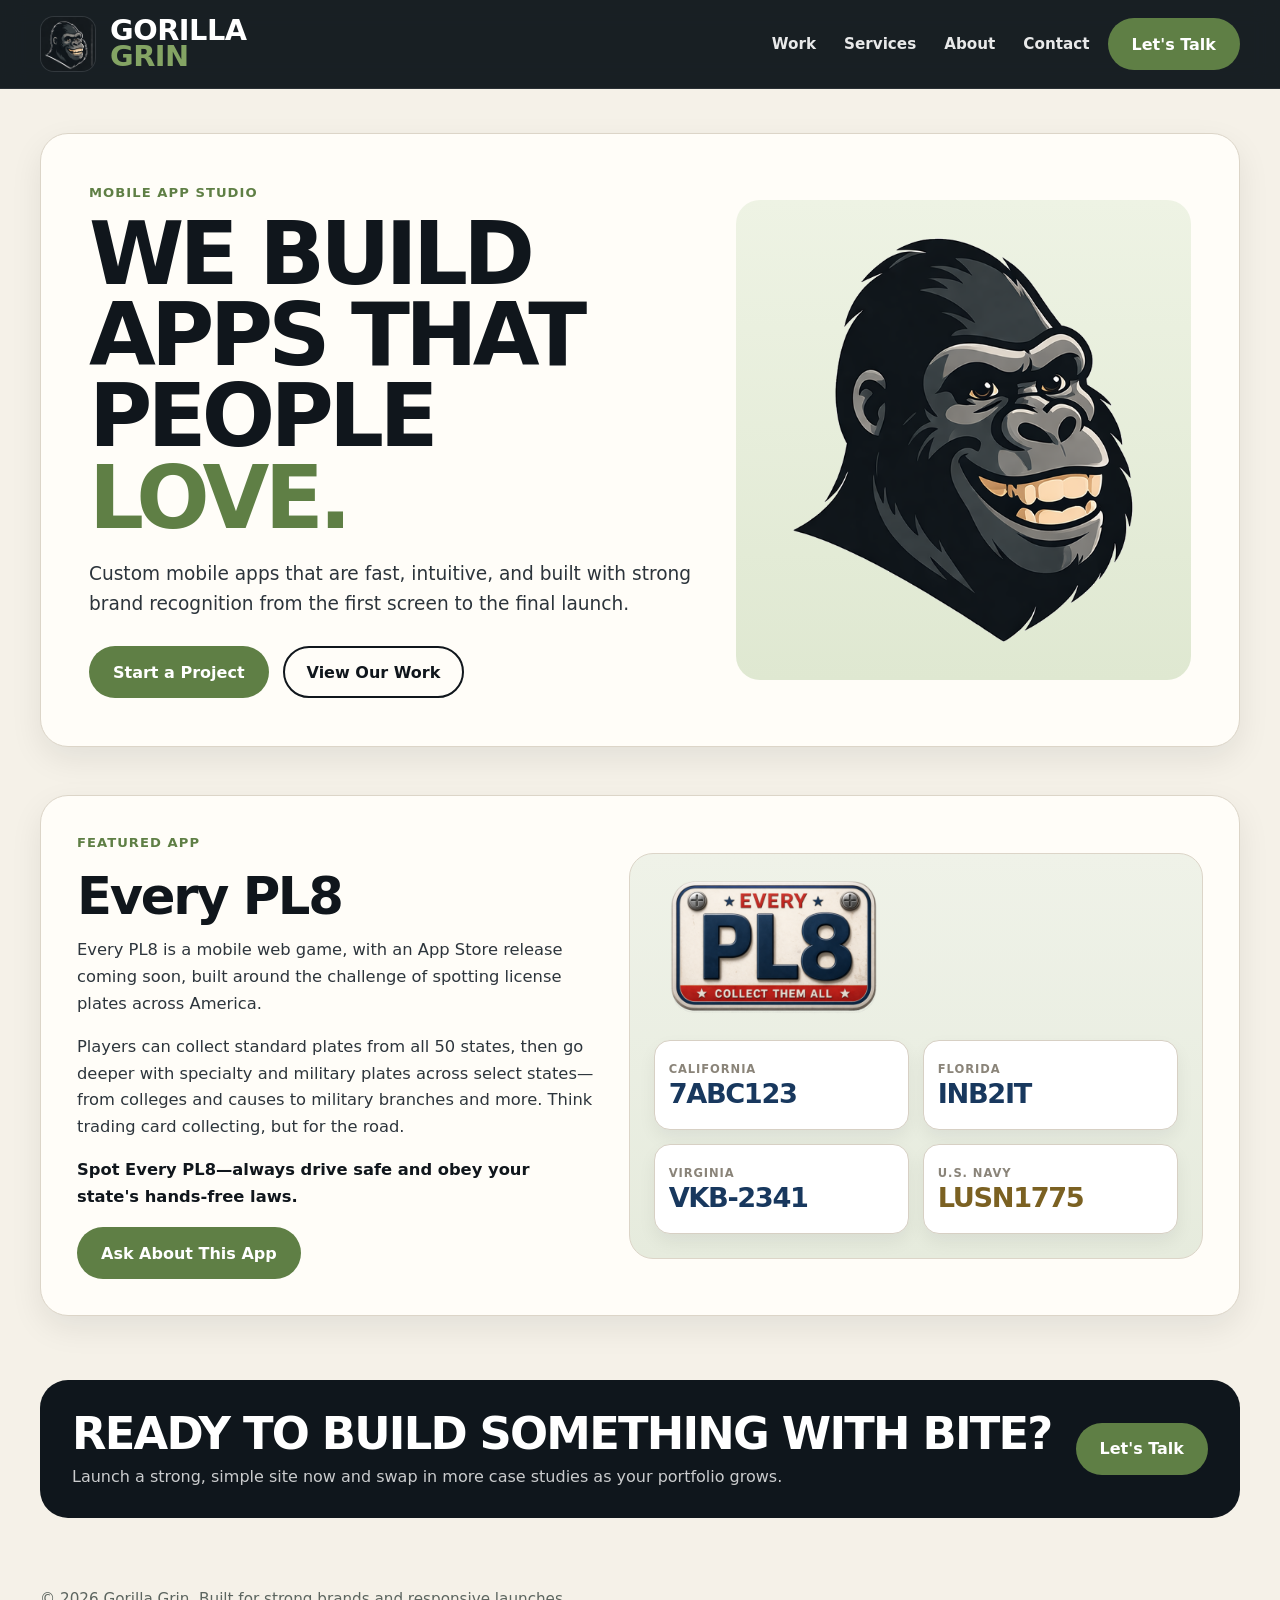
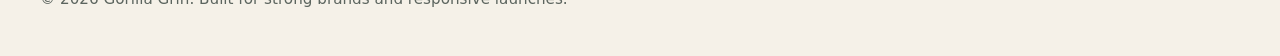
==== commit dfeccea0: "Update index.html" ====
--- a/index.html
+++ b/index.html
@@ -499,7 +499,7 @@
       </div>
     </section>
 
-    <section class="services" id="services">
+    <section class="services" id="services" style="display: none;">
       <div class="container">
         <div class="services-grid">
           <article class="service">
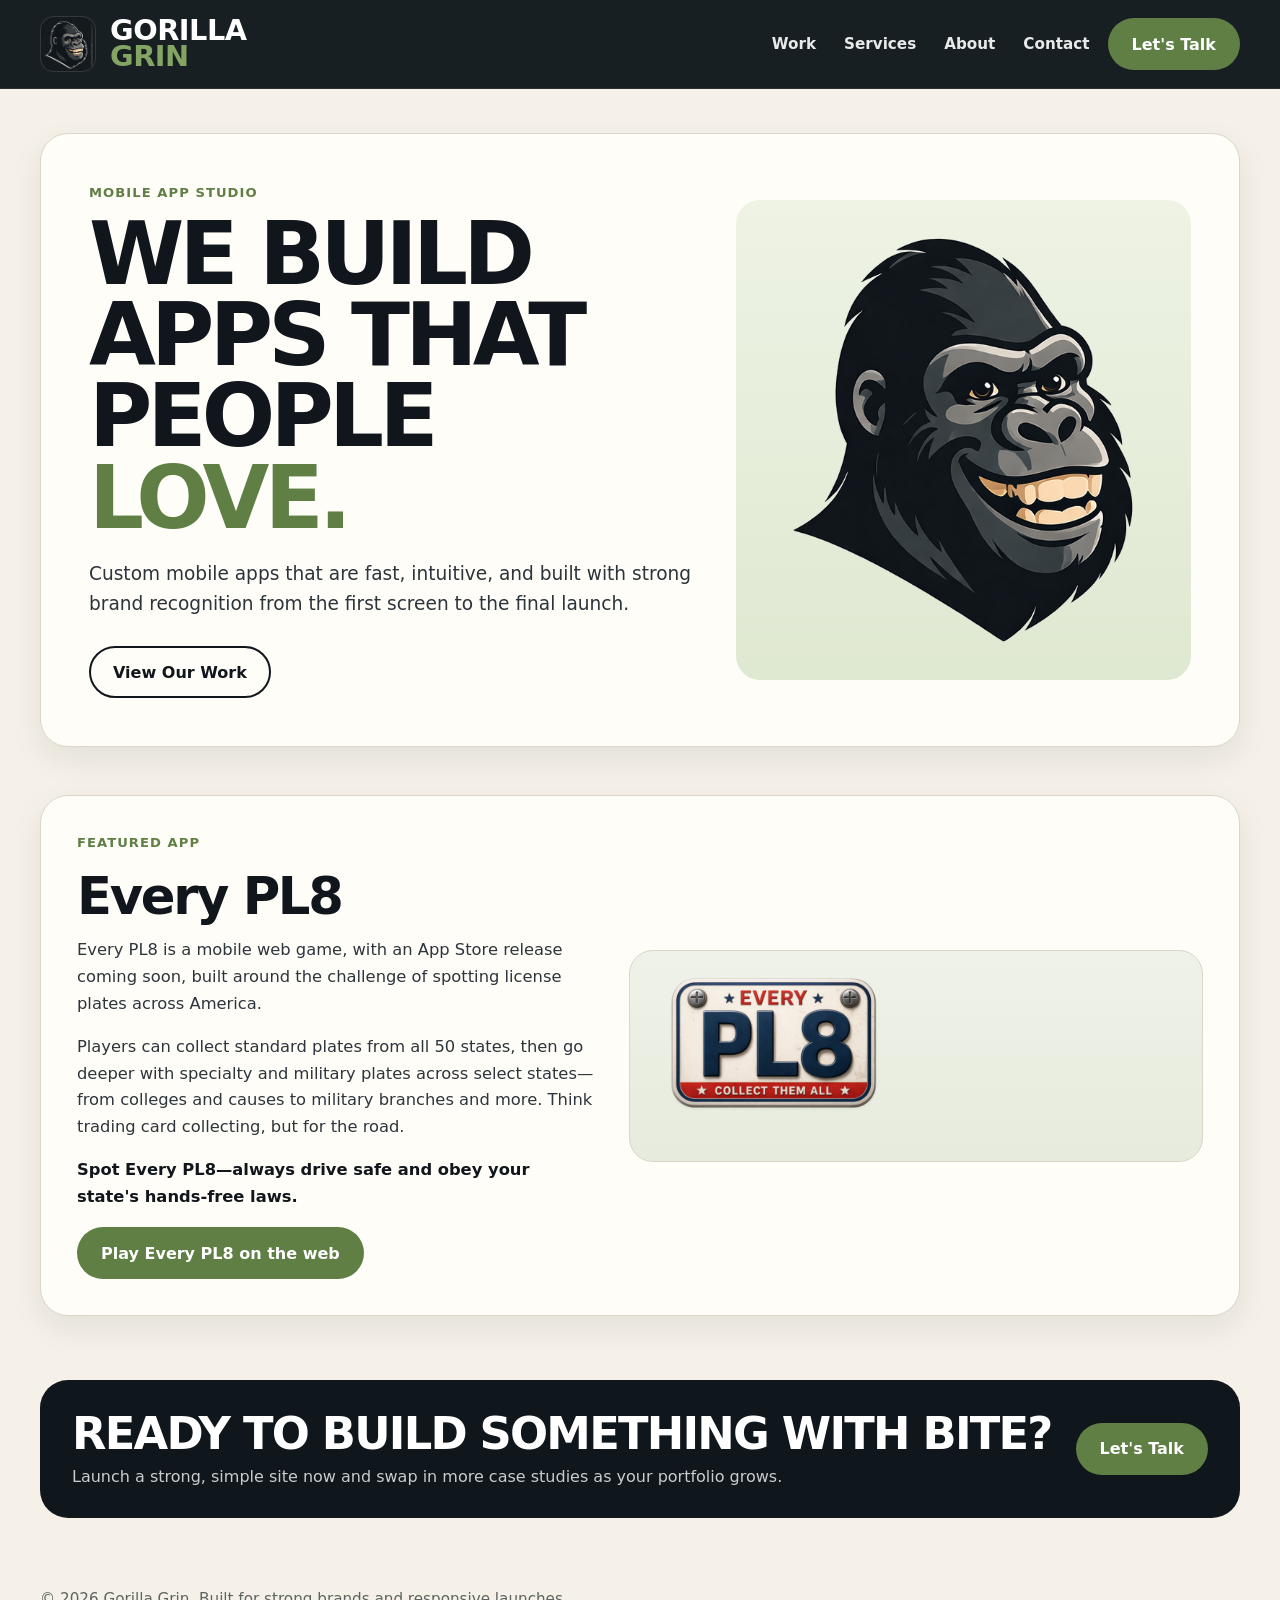
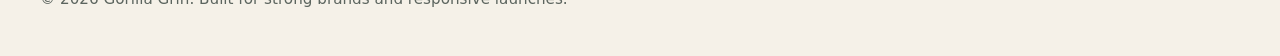
==== commit f257c940: "Removed fake license plates; chaned link to live Every PL8 web game" ====
--- a/index.html
+++ b/index.html
@@ -487,11 +487,10 @@
             <h1>We build apps that people <span class="accent">love.</span></h1>
             <p>Custom mobile apps that are fast, intuitive, and built with strong brand recognition from the first screen to the final launch.</p>
             <div class="hero-actions">
-              <a class="btn btn-primary" href="#contact">Start a Project</a>
+              <a class="btn btn-primary" href="#contact" style="display: none;">Start a Project</a>
               <a class="btn btn-secondary" href="#work">View Our Work</a>
             </div>
           </div>
-
           <div class="hero-visual" aria-hidden="true">
             <img src="gorilla-grin-hero-large.png" alt="" />
           </div>
@@ -535,29 +534,11 @@
             <p>Every PL8 is a mobile web game, with an App Store release coming soon, built around the challenge of spotting license plates across America.</p>
             <p>Players can collect standard plates from all 50 states, then go deeper with specialty and military plates across select states—from colleges and causes to military branches and more. Think trading card collecting, but for the road.</p>
             <p class="safety">Spot Every PL8—always drive safe and obey your state's hands-free laws.</p>
-            <a class="btn btn-primary" href="#contact">Ask About This App</a>
+            <a class="btn btn-primary" href="http://gorillagrin.com/florida-plate-game">Play Every PL8 on the web</a>
           </div>
 
           <div class="feature-media" aria-label="Every PL8 preview">
             <img class="feature-logo" src="every-pl8-logo.png" alt="Every PL8 logo" />
-            <div class="plate-grid">
-              <div class="plate">
-                <div class="state">California</div>
-                <div class="tag">7ABC123</div>
-              </div>
-              <div class="plate">
-                <div class="state">Florida</div>
-                <div class="tag">INB2IT</div>
-              </div>
-              <div class="plate">
-                <div class="state">Virginia</div>
-                <div class="tag">VKB-2341</div>
-              </div>
-              <div class="plate alt">
-                <div class="state">U.S. Navy</div>
-                <div class="tag">LUSN1775</div>
-              </div>
-            </div>
           </div>
         </article>
       </div>
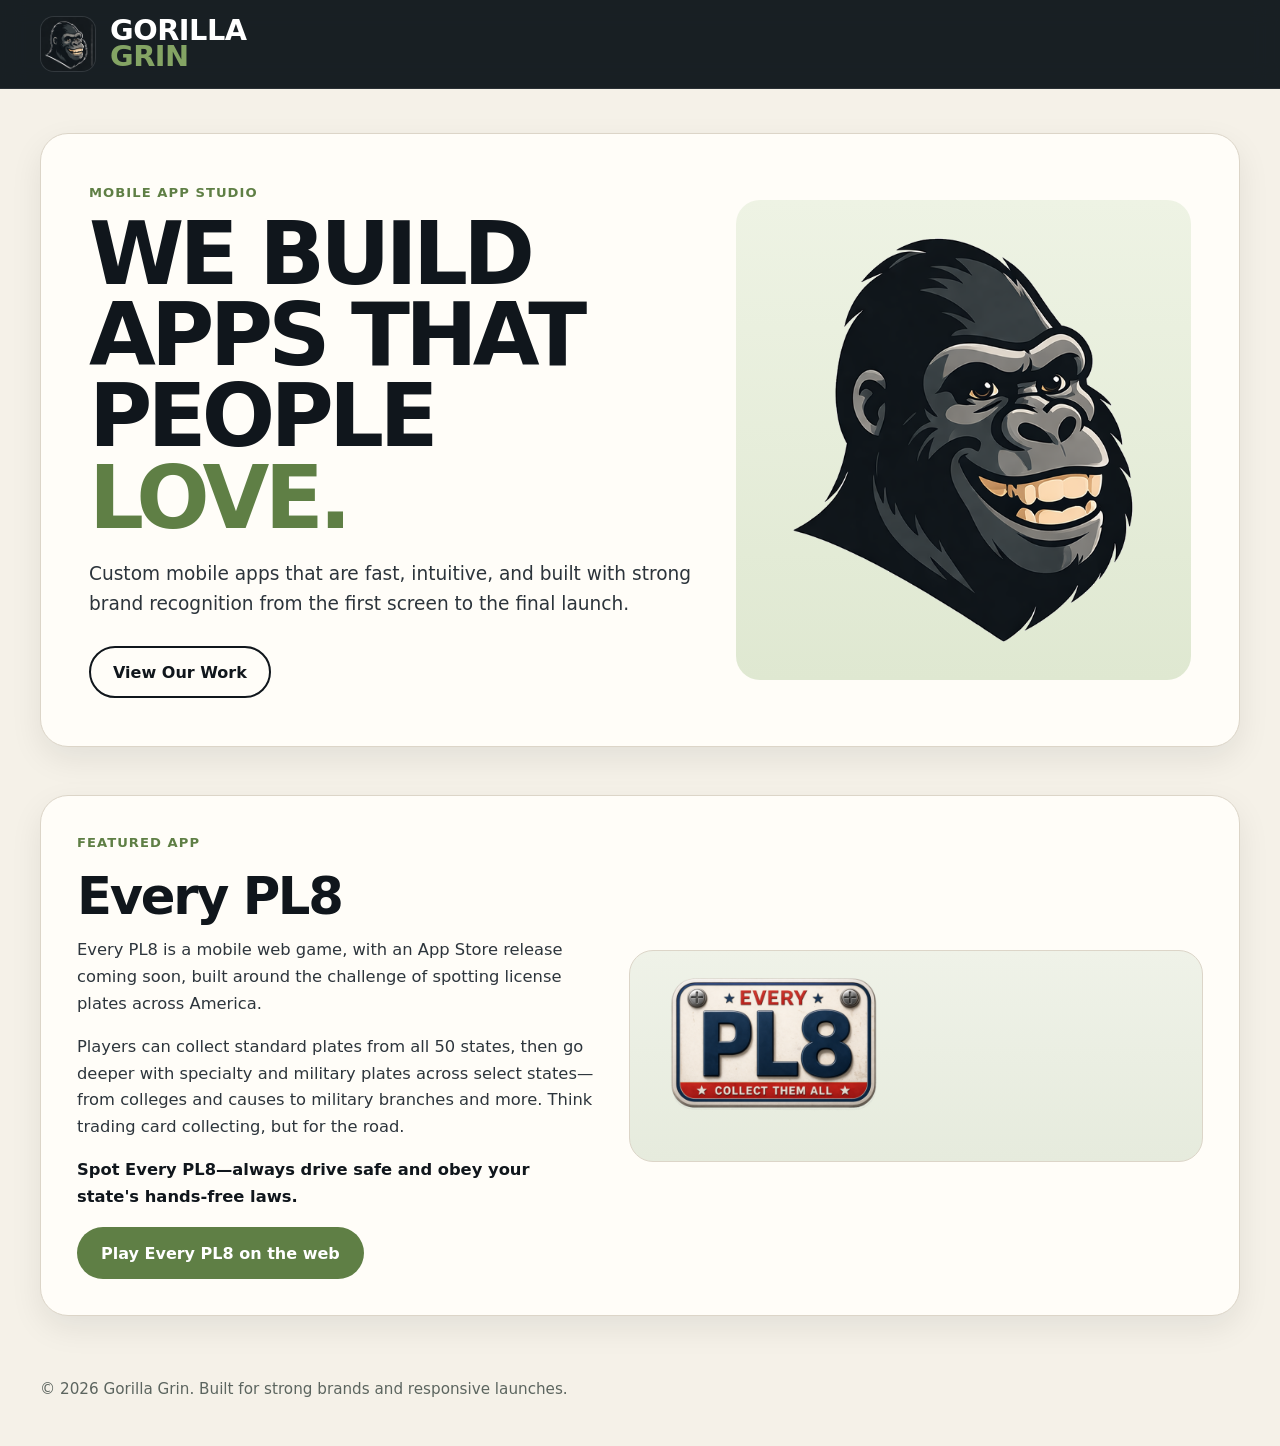
==== commit 3553ae67: "Fixed Every PL8 URL; hid more parts not ready for primetime" ====
--- a/index.html
+++ b/index.html
@@ -461,7 +461,7 @@
         <div class="brand-wordmark">Gorilla <span>Grin</span></div>
       </a>
 
-      <div class="nav-wrap">
+      <div class="nav-wrap" style="display: none;">
         <nav class="site-nav" id="siteNav">
           <a href="#work">Work</a>
           <a href="#services">Services</a>
@@ -534,7 +534,7 @@
             <p>Every PL8 is a mobile web game, with an App Store release coming soon, built around the challenge of spotting license plates across America.</p>
             <p>Players can collect standard plates from all 50 states, then go deeper with specialty and military plates across select states—from colleges and causes to military branches and more. Think trading card collecting, but for the road.</p>
             <p class="safety">Spot Every PL8—always drive safe and obey your state's hands-free laws.</p>
-            <a class="btn btn-primary" href="http://gorillagrin.com/florida-plate-game">Play Every PL8 on the web</a>
+            <a class="btn btn-primary" href="http://gorillagrin.com/florida-plates-game">Play Every PL8 on the web</a>
           </div>
 
           <div class="feature-media" aria-label="Every PL8 preview">
@@ -544,7 +544,7 @@
       </div>
     </section>
 
-    <section class="cta-band" id="contact">
+    <section class="cta-band" id="contact" style="display: none;">
       <div class="container">
         <div class="cta-inner">
           <div>
